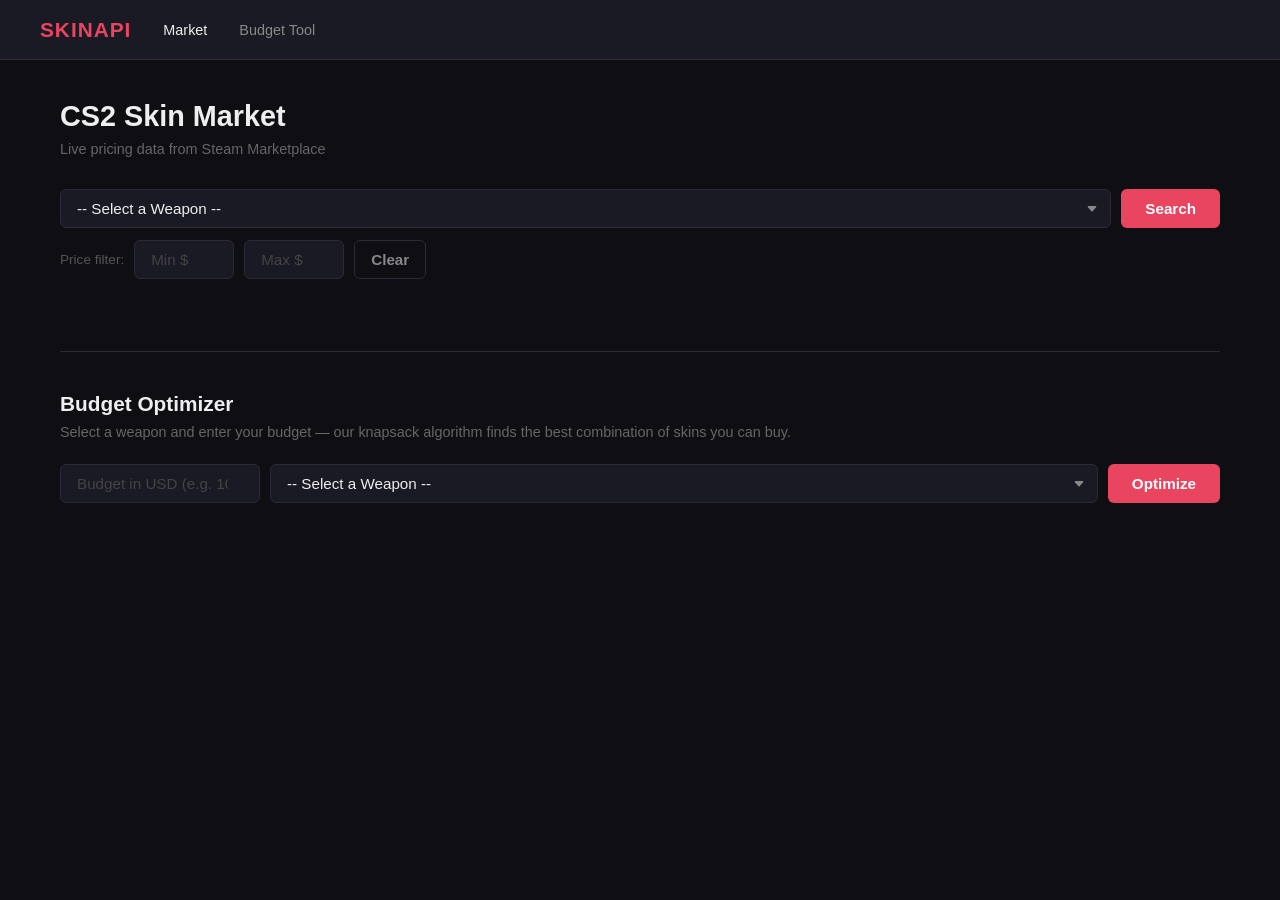
==== frontend.html @ 66e58959 "feat: weapon dropdown, price filters, Steam market links, skin images" ====
<!DOCTYPE html>
<html lang="en">
<head>
    <meta charset="UTF-8">
    <meta name="viewport" content="width=device-width, initial-scale=1.0">
    <title>CS Skin API</title>
    <style>
        * { margin: 0; padding: 0; box-sizing: border-box; }

        body {
            background: #0f0f13;
            color: #eee;
            font-family: 'Segoe UI', sans-serif;
            min-height: 100vh;
        }

        nav {
            background: #1a1a24;
            border-bottom: 1px solid #2a2a3a;
            padding: 0 40px;
            display: flex;
            align-items: center;
            gap: 32px;
            height: 60px;
        }

        .nav-logo {
            font-size: 1.3rem;
            font-weight: 800;
            color: #e94560;
            letter-spacing: 1px;
        }

        .nav-link {
            color: #888;
            text-decoration: none;
            font-size: 0.9rem;
            cursor: pointer;
            transition: color 0.2s;
        }

        .nav-link:hover, .nav-link.active { color: #eee; }

        .container {
            max-width: 1200px;
            margin: 0 auto;
            padding: 40px 20px;
        }

        .page-title {
            font-size: 1.8rem;
            font-weight: 700;
            margin-bottom: 8px;
        }

        .page-subtitle {
            color: #666;
            margin-bottom: 32px;
            font-size: 0.9rem;
        }

        .search-bar {
            display: flex;
            gap: 10px;
            margin-bottom: 12px;
        }

        .filter-bar {
            display: flex;
            gap: 10px;
            margin-bottom: 32px;
            align-items: center;
        }

        .filter-label {
            color: #555;
            font-size: 0.85rem;
            white-space: nowrap;
        }

        input, select {
            background: #1a1a24;
            border: 1px solid #2a2a3a;
            border-radius: 6px;
            padding: 10px 16px;
            color: #eee;
            font-size: 0.95rem;
            outline: none;
            transition: border-color 0.2s;
        }

        input:focus, select:focus { border-color: #e94560; }
        input::placeholder { color: #444; }

        select {
            cursor: pointer;
            flex: 1;
            appearance: none;
            background-image: url("data:image/svg+xml,%3Csvg xmlns='http://www.w3.org/2000/svg' width='12' height='12' fill='%23888' viewBox='0 0 16 16'%3E%3Cpath d='M7.247 11.14L2.451 5.658C1.885 5.013 2.345 4 3.204 4h9.592a1 1 0 0 1 .753 1.659l-4.796 5.48a1 1 0 0 1-1.506 0z'/%3E%3C/svg%3E");
            background-repeat: no-repeat;
            background-position: right 12px center;
            padding-right: 36px;
        }

        select option { background: #1a1a24; }

        button {
            background: #e94560;
            color: white;
            border: none;
            border-radius: 6px;
            padding: 10px 24px;
            font-size: 0.95rem;
            cursor: pointer;
            font-weight: 600;
            transition: background 0.2s;
            white-space: nowrap;
        }

        button:hover { background: #c73652; }

        .btn-clear {
            background: transparent;
            border: 1px solid #2a2a3a;
            color: #888;
            padding: 10px 16px;
        }

        .btn-clear:hover {
            border-color: #e94560;
            color: #eee;
            background: transparent;
        }

        .results-count {
            color: #555;
            font-size: 0.85rem;
            margin-bottom: 16px;
        }

        .skin-grid {
            display: grid;
            grid-template-columns: repeat(auto-fill, minmax(220px, 1fr));
            gap: 16px;
        }

        .skin-card {
            background: #1a1a24;
            border: 1px solid #2a2a3a;
            border-radius: 10px;
            overflow: hidden;
            transition: border-color 0.2s, transform 0.2s;
            cursor: pointer;
        }

        .skin-card:hover {
            border-color: #e94560;
            transform: translateY(-2px);
        }

        .skin-image {
            background: linear-gradient(135deg, #1e1e2e, #2a1a2a);
            height: 140px;
            display: flex;
            align-items: center;
            justify-content: center;
        }

        .skin-image img {
            height: 120px;
            object-fit: contain;
        }

        .skin-info { padding: 14px; }

        .skin-wear {
            font-size: 0.75rem;
            color: #666;
            text-transform: uppercase;
            letter-spacing: 0.5px;
            margin-bottom: 4px;
        }

        .skin-name {
            font-weight: 600;
            font-size: 0.95rem;
            margin-bottom: 12px;
            line-height: 1.3;
        }

        .skin-footer {
            display: flex;
            justify-content: space-between;
            align-items: center;
        }

        .skin-price {
            color: #4ecca3;
            font-weight: 700;
            font-size: 1.1rem;
        }

        .skin-listings {
            color: #555;
            font-size: 0.8rem;
        }

        .tag {
            display: inline-block;
            background: #2a1a2a;
            color: #e94560;
            font-size: 0.7rem;
            padding: 2px 8px;
            border-radius: 4px;
            margin-bottom: 6px;
            font-weight: 600;
        }

        .section-divider {
            border: none;
            border-top: 1px solid #2a2a3a;
            margin: 40px 0;
        }

        .budget-section h2 {
            font-size: 1.3rem;
            font-weight: 700;
            margin-bottom: 8px;
        }

        .budget-section p {
            color: #666;
            font-size: 0.9rem;
            margin-bottom: 24px;
        }

        .budget-inputs {
            display: flex;
            gap: 10px;
            margin-bottom: 24px;
        }

        .budget-summary {
            display: flex;
            gap: 16px;
            margin-bottom: 24px;
        }

        .summary-card {
            background: #1a1a24;
            border: 1px solid #2a2a3a;
            border-radius: 8px;
            padding: 16px 24px;
            flex: 1;
            text-align: center;
        }

        .summary-label {
            color: #555;
            font-size: 0.8rem;
            text-transform: uppercase;
            letter-spacing: 0.5px;
            margin-bottom: 6px;
        }

        .summary-value {
            font-size: 1.4rem;
            font-weight: 700;
            color: #4ecca3;
        }

        .loading { color: #555; padding: 20px 0; font-size: 0.9rem; }
        .error { color: #e94560; padding: 10px 0; font-size: 0.9rem; }

        .weapon-group-label {
            font-size: 0.75rem;
            color: #555;
            text-transform: uppercase;
            letter-spacing: 1px;
        }
    </style>
</head>
<body>

    <nav>
        <div class="nav-logo">SKINAPI</div>
        <a class="nav-link active">Market</a>
        <a class="nav-link">Budget Tool</a>
    </nav>

    <div class="container">

        <div>
            <div class="page-title">CS2 Skin Market</div>
            <div class="page-subtitle">Live pricing data from Steam Marketplace</div>

            <div class="search-bar">
                <select id="weaponSelect">
                    <option value="">-- Select a Weapon --</option>
                    <optgroup label="RIFLES">
                        <option value="AK-47">AK-47</option>
                        <option value="M4A4">M4A4</option>
                        <option value="M4A1-S">M4A1-S</option>
                        <option value="AUG">AUG</option>
                        <option value="SG 553">SG 553</option>
                        <option value="FAMAS">FAMAS</option>
                        <option value="Galil AR">Galil AR</option>
                        <option value="AWP">AWP</option>
                        <option value="SSG 08">SSG 08</option>
                        <option value="SCAR-20">SCAR-20</option>
                        <option value="G3SG1">G3SG1</option>
                    </optgroup>
                    <optgroup label="PISTOLS">
                        <option value="Desert Eagle">Desert Eagle</option>
                        <option value="Glock-18">Glock-18</option>
                        <option value="USP-S">USP-S</option>
                        <option value="P2000">P2000</option>
                        <option value="P250">P250</option>
                        <option value="Five-SeveN">Five-SeveN</option>
                        <option value="Tec-9">Tec-9</option>
                        <option value="CZ75-Auto">CZ75-Auto</option>
                        <option value="Dual Berettas">Dual Berettas</option>
                        <option value="R8 Revolver">R8 Revolver</option>
                    </optgroup>
                    <optgroup label="SMGS">
                        <option value="MP9">MP9</option>
                        <option value="MAC-10">MAC-10</option>
                        <option value="MP7">MP7</option>
                        <option value="MP5-SD">MP5-SD</option>
                        <option value="UMP-45">UMP-45</option>
                        <option value="P90">P90</option>
                        <option value="PP-Bizon">PP-Bizon</option>
                    </optgroup>
                    <optgroup label="HEAVY">
                        <option value="Nova">Nova</option>
                        <option value="XM1014">XM1014</option>
                        <option value="Sawed-Off">Sawed-Off</option>
                        <option value="MAG-7">MAG-7</option>
                        <option value="M249">M249</option>
                        <option value="Negev">Negev</option>
                    </optgroup>
                    <optgroup label="KNIVES">
                        <option value="Karambit">Karambit</option>
                        <option value="Bayonet">Bayonet</option>
                        <option value="Butterfly Knife">Butterfly Knife</option>
                        <option value="Flip Knife">Flip Knife</option>
                        <option value="Gut Knife">Gut Knife</option>
                        <option value="Huntsman Knife">Huntsman Knife</option>
                        <option value="Falchion Knife">Falchion Knife</option>
                        <option value="Shadow Daggers">Shadow Daggers</option>
                        <option value="Bowie Knife">Bowie Knife</option>
                        <option value="Ursus Knife">Ursus Knife</option>
                        <option value="Navaja Knife">Navaja Knife</option>
                        <option value="Stiletto Knife">Stiletto Knife</option>
                        <option value="Talon Knife">Talon Knife</option>
                        <option value="Classic Knife">Classic Knife</option>
                        <option value="Paracord Knife">Paracord Knife</option>
                        <option value="Survival Knife">Survival Knife</option>
                        <option value="Nomad Knife">Nomad Knife</option>
                        <option value="Skeleton Knife">Skeleton Knife</option>
                    </optgroup>
                    <optgroup label="GLOVES">
                        <option value="Sport Gloves">Sport Gloves</option>
                        <option value="Driver Gloves">Driver Gloves</option>
                        <option value="Hand Wraps">Hand Wraps</option>
                        <option value="Moto Gloves">Moto Gloves</option>
                        <option value="Specialist Gloves">Specialist Gloves</option>
                        <option value="Hydra Gloves">Hydra Gloves</option>
                        <option value="Bloodhound Gloves">Bloodhound Gloves</option>
                        <option value="Broken Fang Gloves">Broken Fang Gloves</option>
                    </optgroup>
                </select>
                <button onclick="searchSkins()">Search</button>
            </div>

            <div class="filter-bar">
                <span class="filter-label">Price filter:</span>
                <input type="number" id="minPrice" placeholder="Min $" style="width: 100px;" />
                <input type="number" id="maxPrice" placeholder="Max $" style="width: 100px;" />
                <button class="btn-clear" onclick="clearFilters()">Clear</button>
            </div>

            <div class="results-count" id="resultsCount"></div>
            <div class="skin-grid" id="searchResults"></div>
        </div>

        <hr class="section-divider">

        <div class="budget-section">
            <h2>Budget Optimizer</h2>
            <p>Select a weapon and enter your budget — our knapsack algorithm finds the best combination of skins you can buy.</p>

            <div class="budget-inputs">
                <input type="number" id="budgetInput" placeholder="Budget in USD (e.g. 100)" style="width: 200px;" />
                <select id="budgetWeapon" style="flex: 1;">
                    <option value="">-- Select a Weapon --</option>
                    <optgroup label="RIFLES">
                        <option value="AK-47">AK-47</option>
                        <option value="M4A4">M4A4</option>
                        <option value="M4A1-S">M4A1-S</option>
                        <option value="AUG">AUG</option>
                        <option value="SG 553">SG 553</option>
                        <option value="FAMAS">FAMAS</option>
                        <option value="Galil AR">Galil AR</option>
                        <option value="AWP">AWP</option>
                        <option value="SSG 08">SSG 08</option>
                        <option value="SCAR-20">SCAR-20</option>
                        <option value="G3SG1">G3SG1</option>
                    </optgroup>
                    <optgroup label="PISTOLS">
                        <option value="Desert Eagle">Desert Eagle</option>
                        <option value="Glock-18">Glock-18</option>
                        <option value="USP-S">USP-S</option>
                        <option value="P2000">P2000</option>
                        <option value="P250">P250</option>
                        <option value="Five-SeveN">Five-SeveN</option>
                        <option value="Tec-9">Tec-9</option>
                        <option value="CZ75-Auto">CZ75-Auto</option>
                        <option value="Dual Berettas">Dual Berettas</option>
                        <option value="R8 Revolver">R8 Revolver</option>
                    </optgroup>
                    <optgroup label="SMGS">
                        <option value="MP9">MP9</option>
                        <option value="MAC-10">MAC-10</option>
                        <option value="MP7">MP7</option>
                        <option value="MP5-SD">MP5-SD</option>
                        <option value="UMP-45">UMP-45</option>
                        <option value="P90">P90</option>
                        <option value="PP-Bizon">PP-Bizon</option>
                    </optgroup>
                    <optgroup label="HEAVY">
                        <option value="Nova">Nova</option>
                        <option value="XM1014">XM1014</option>
                        <option value="Sawed-Off">Sawed-Off</option>
                        <option value="MAG-7">MAG-7</option>
                        <option value="M249">M249</option>
                        <option value="Negev">Negev</option>
                    </optgroup>
                    <optgroup label="KNIVES">
                        <option value="Karambit">Karambit</option>
                        <option value="Bayonet">Bayonet</option>
                        <option value="Butterfly Knife">Butterfly Knife</option>
                        <option value="Flip Knife">Flip Knife</option>
                        <option value="Gut Knife">Gut Knife</option>
                        <option value="Huntsman Knife">Huntsman Knife</option>
                        <option value="Falchion Knife">Falchion Knife</option>
                        <option value="Shadow Daggers">Shadow Daggers</option>
                        <option value="Bowie Knife">Bowie Knife</option>
                        <option value="Ursus Knife">Ursus Knife</option>
                        <option value="Navaja Knife">Navaja Knife</option>
                        <option value="Stiletto Knife">Stiletto Knife</option>
                        <option value="Talon Knife">Talon Knife</option>
                        <option value="Classic Knife">Classic Knife</option>
                        <option value="Paracord Knife">Paracord Knife</option>
                        <option value="Survival Knife">Survival Knife</option>
                        <option value="Nomad Knife">Nomad Knife</option>
                        <option value="Skeleton Knife">Skeleton Knife</option>
                    </optgroup>
                    <optgroup label="GLOVES">
                        <option value="Sport Gloves">Sport Gloves</option>
                        <option value="Driver Gloves">Driver Gloves</option>
                        <option value="Hand Wraps">Hand Wraps</option>
                        <option value="Moto Gloves">Moto Gloves</option>
                        <option value="Specialist Gloves">Specialist Gloves</option>
                        <option value="Hydra Gloves">Hydra Gloves</option>
                        <option value="Bloodhound Gloves">Bloodhound Gloves</option>
                        <option value="Broken Fang Gloves">Broken Fang Gloves</option>
                    </optgroup>
                </select>
                <button onclick="optimizeBudget()">Optimize</button>
            </div>

            <div id="budgetSummary"></div>
            <div class="skin-grid" id="budgetResults"></div>
        </div>

    </div>

    <script>
        const API = 'http://localhost:8080';

        function getWear(name) {
            if (name.includes('Factory New')) return 'Factory New';
            if (name.includes('Minimal Wear')) return 'Minimal Wear';
            if (name.includes('Field-Tested')) return 'Field-Tested';
            if (name.includes('Well-Worn')) return 'Well-Worn';
            if (name.includes('Battle-Scarred')) return 'Battle-Scarred';
            return '';
        }

        function getBaseName(name) {
            return name.replace(/\s*\(Factory New\)|\s*\(Minimal Wear\)|\s*\(Field-Tested\)|\s*\(Well-Worn\)|\s*\(Battle-Scarred\)/g, '');
        }

        function skinCardHTML(name, priceText, listings, tag = '', iconUrl = '', marketUrl = '') {
            const wear = getWear(name);
            const baseName = getBaseName(name);
            return `
                <a href="${marketUrl}" target="_blank" style="text-decoration:none; color:inherit;">
                    <div class="skin-card">
                        <div class="skin-image">
                            ${iconUrl
                                ? `<img src="${iconUrl}" alt="${baseName}" />`
                                : '<span style="font-size:2rem;color:#333;">?</span>'}
                        </div>
                        <div class="skin-info">
                            ${tag ? `<div class="tag">${tag}</div>` : ''}
                            <div class="skin-wear">${wear}</div>
                            <div class="skin-name">${baseName}</div>
                            <div class="skin-footer">
                                <div class="skin-price">${priceText}</div>
                                <div class="skin-listings">${listings} listings</div>
                            </div>
                        </div>
                    </div>
                </a>
            `;
        }

        function clearFilters() {
            document.getElementById('minPrice').value = '';
            document.getElementById('maxPrice').value = '';
            searchSkins();
        }

        async function searchSkins() {
            const q = document.getElementById('weaponSelect').value;
            const minPrice = document.getElementById('minPrice').value || 0;
            const maxPrice = document.getElementById('maxPrice').value || 999999;
            const resultsDiv = document.getElementById('searchResults');
            const countDiv = document.getElementById('resultsCount');

            if (!q) {
                resultsDiv.innerHTML = '<p class="error">Please select a weapon.</p>';
                return;
            }

            resultsDiv.innerHTML = '<p class="loading">Searching... this may take a few seconds.</p>';
            countDiv.textContent = '';

            try {
                const res = await fetch(`${API}/search?q=${encodeURIComponent(q)}&min=${minPrice}&max=${maxPrice}`);
                const data = await res.json();

                if (!data.results || data.results.length === 0) {
                    resultsDiv.innerHTML = '<p class="error">No skins found in that price range.</p>';
                    return;
                }

                countDiv.textContent = `Showing ${data.results.length} results`;

                resultsDiv.innerHTML = data.results.map(skin => {
                    const tag = skin.name.includes('StatTrak') ? 'StatTrak' : '';
                    return skinCardHTML(skin.name, skin.sell_price_text, skin.sell_listings, tag, skin.icon_url, skin.market_url);
                }).join('');

            } catch (e) {
                resultsDiv.innerHTML = '<p class="error">Failed to fetch. Is the server running?</p>';
            }
        }

        async function optimizeBudget() {
            const budget = parseFloat(document.getElementById('budgetInput').value);
            const query = document.getElementById('budgetWeapon').value;
            const resultsDiv = document.getElementById('budgetResults');
            const summaryDiv = document.getElementById('budgetSummary');

            if (!budget || !query) {
                resultsDiv.innerHTML = '<p class="error">Please enter a budget and select a weapon.</p>';
                return;
            }

            resultsDiv.innerHTML = '<p class="loading">Running knapsack optimization...</p>';
            summaryDiv.innerHTML = '';

            try {
                const res = await fetch(`${API}/budget/optimize`, {
                    method: 'POST',
                    headers: { 'Content-Type': 'application/json' },
                    body: JSON.stringify({ budget, query })
                });
                const data = await res.json();

                if (data.error) {
                    resultsDiv.innerHTML = `<p class="error">${data.error}</p>`;
                    return;
                }

                if (!data.skins || data.skins.length === 0) {
                    resultsDiv.innerHTML = '<p class="error">No skins found within budget.</p>';
                    return;
                }

                summaryDiv.innerHTML = `
                    <div class="budget-summary">
                        <div class="summary-card">
                            <div class="summary-label">Budget</div>
                            <div class="summary-value">$${data.budget.toFixed(2)}</div>
                        </div>
                        <div class="summary-card">
                            <div class="summary-label">Total Spent</div>
                            <div class="summary-value">$${data.total_spent.toFixed(2)}</div>
                        </div>
                        <div class="summary-card">
                            <div class="summary-label">Remaining</div>
                            <div class="summary-value">$${data.remaining.toFixed(2)}</div>
                        </div>
                        <div class="summary-card">
                            <div class="summary-label">Skins</div>
                            <div class="summary-value">${data.skins.length}</div>
                        </div>
                    </div>
                `;

                resultsDiv.innerHTML = data.skins.map(skin => {
                    const tag = skin.name.includes('StatTrak') ? 'StatTrak' : '';
                    return skinCardHTML(skin.name, skin.price, skin.listings, tag, skin.icon_url, skin.market_url);
                }).join('');

            } catch (e) {
                resultsDiv.innerHTML = '<p class="error">Failed to fetch. Is the server running?</p>';
            }
        }
    </script>
</body>
</html>
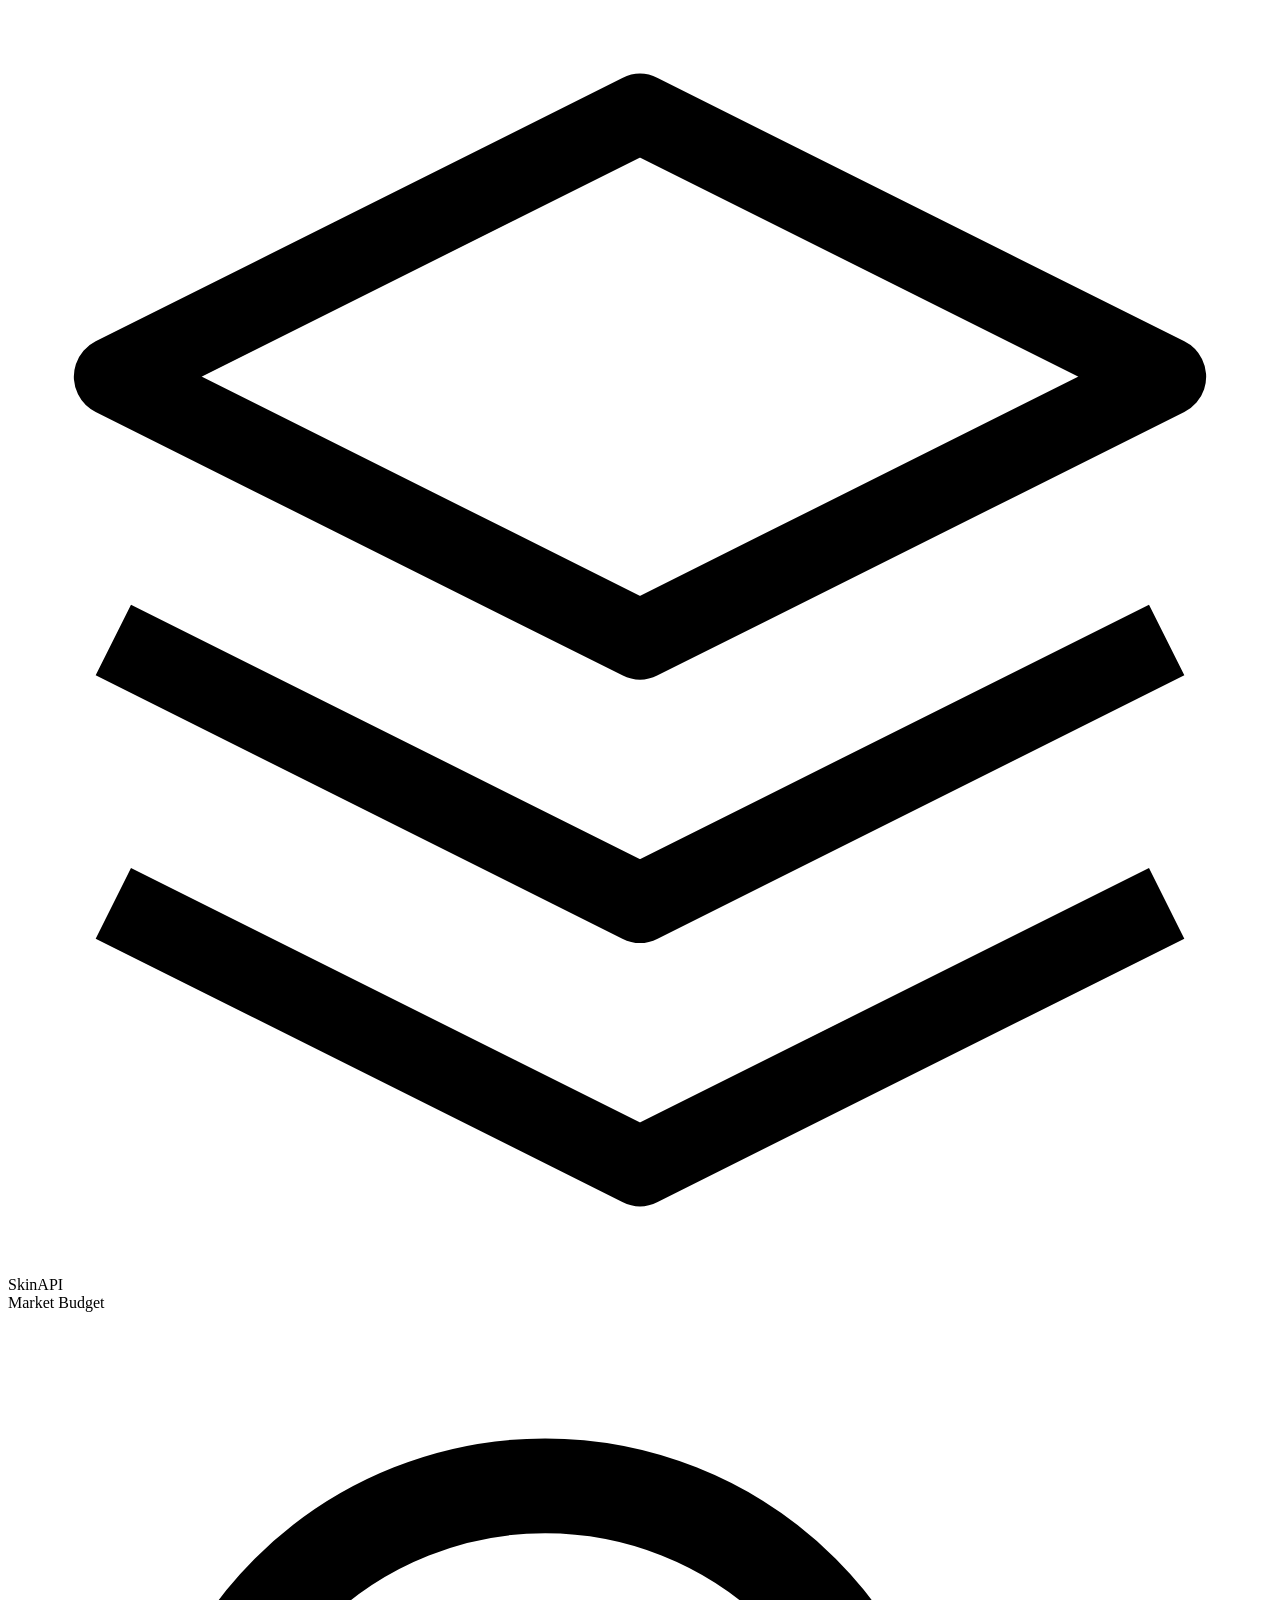
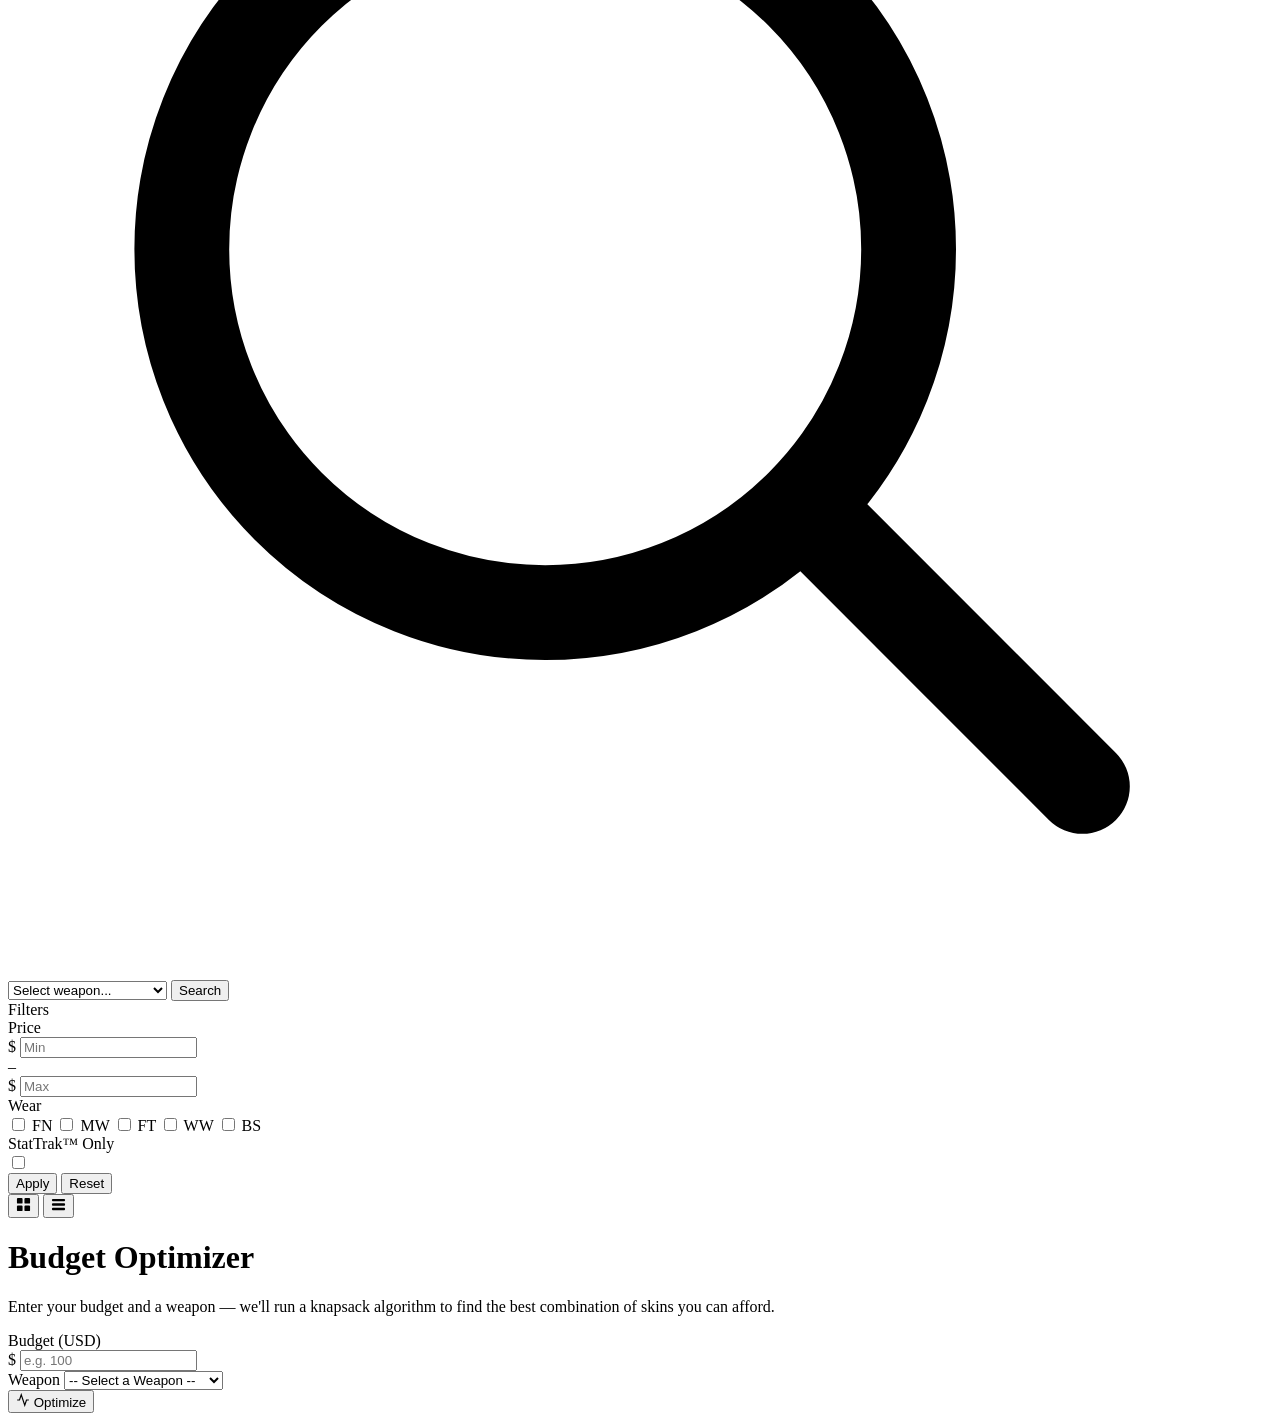
==== commit 0a45f387: "Seperated file structure with html, css, js and changed UI to match cs float" ====
--- a/frontend.html
+++ b/frontend.html
@@ -3,624 +3,223 @@
 <head>
     <meta charset="UTF-8">
     <meta name="viewport" content="width=device-width, initial-scale=1.0">
-    <title>CS Skin API</title>
-    <style>
-        * { margin: 0; padding: 0; box-sizing: border-box; }
-
-        body {
-            background: #0f0f13;
-            color: #eee;
-            font-family: 'Segoe UI', sans-serif;
-            min-height: 100vh;
-        }
-
-        nav {
-            background: #1a1a24;
-            border-bottom: 1px solid #2a2a3a;
-            padding: 0 40px;
-            display: flex;
-            align-items: center;
-            gap: 32px;
-            height: 60px;
-        }
-
-        .nav-logo {
-            font-size: 1.3rem;
-            font-weight: 800;
-            color: #e94560;
-            letter-spacing: 1px;
-        }
-
-        .nav-link {
-            color: #888;
-            text-decoration: none;
-            font-size: 0.9rem;
-            cursor: pointer;
-            transition: color 0.2s;
-        }
-
-        .nav-link:hover, .nav-link.active { color: #eee; }
-
-        .container {
-            max-width: 1200px;
-            margin: 0 auto;
-            padding: 40px 20px;
-        }
-
-        .page-title {
-            font-size: 1.8rem;
-            font-weight: 700;
-            margin-bottom: 8px;
-        }
-
-        .page-subtitle {
-            color: #666;
-            margin-bottom: 32px;
-            font-size: 0.9rem;
-        }
-
-        .search-bar {
-            display: flex;
-            gap: 10px;
-            margin-bottom: 12px;
-        }
-
-        .filter-bar {
-            display: flex;
-            gap: 10px;
-            margin-bottom: 32px;
-            align-items: center;
-        }
-
-        .filter-label {
-            color: #555;
-            font-size: 0.85rem;
-            white-space: nowrap;
-        }
-
-        input, select {
-            background: #1a1a24;
-            border: 1px solid #2a2a3a;
-            border-radius: 6px;
-            padding: 10px 16px;
-            color: #eee;
-            font-size: 0.95rem;
-            outline: none;
-            transition: border-color 0.2s;
-        }
-
-        input:focus, select:focus { border-color: #e94560; }
-        input::placeholder { color: #444; }
-
-        select {
-            cursor: pointer;
-            flex: 1;
-            appearance: none;
-            background-image: url("data:image/svg+xml,%3Csvg xmlns='http://www.w3.org/2000/svg' width='12' height='12' fill='%23888' viewBox='0 0 16 16'%3E%3Cpath d='M7.247 11.14L2.451 5.658C1.885 5.013 2.345 4 3.204 4h9.592a1 1 0 0 1 .753 1.659l-4.796 5.48a1 1 0 0 1-1.506 0z'/%3E%3C/svg%3E");
-            background-repeat: no-repeat;
-            background-position: right 12px center;
-            padding-right: 36px;
-        }
-
-        select option { background: #1a1a24; }
-
-        button {
-            background: #e94560;
-            color: white;
-            border: none;
-            border-radius: 6px;
-            padding: 10px 24px;
-            font-size: 0.95rem;
-            cursor: pointer;
-            font-weight: 600;
-            transition: background 0.2s;
-            white-space: nowrap;
-        }
-
-        button:hover { background: #c73652; }
-
-        .btn-clear {
-            background: transparent;
-            border: 1px solid #2a2a3a;
-            color: #888;
-            padding: 10px 16px;
-        }
-
-        .btn-clear:hover {
-            border-color: #e94560;
-            color: #eee;
-            background: transparent;
-        }
-
-        .results-count {
-            color: #555;
-            font-size: 0.85rem;
-            margin-bottom: 16px;
-        }
-
-        .skin-grid {
-            display: grid;
-            grid-template-columns: repeat(auto-fill, minmax(220px, 1fr));
-            gap: 16px;
-        }
-
-        .skin-card {
-            background: #1a1a24;
-            border: 1px solid #2a2a3a;
-            border-radius: 10px;
-            overflow: hidden;
-            transition: border-color 0.2s, transform 0.2s;
-            cursor: pointer;
-        }
-
-        .skin-card:hover {
-            border-color: #e94560;
-            transform: translateY(-2px);
-        }
-
-        .skin-image {
-            background: linear-gradient(135deg, #1e1e2e, #2a1a2a);
-            height: 140px;
-            display: flex;
-            align-items: center;
-            justify-content: center;
-        }
-
-        .skin-image img {
-            height: 120px;
-            object-fit: contain;
-        }
-
-        .skin-info { padding: 14px; }
-
-        .skin-wear {
-            font-size: 0.75rem;
-            color: #666;
-            text-transform: uppercase;
-            letter-spacing: 0.5px;
-            margin-bottom: 4px;
-        }
-
-        .skin-name {
-            font-weight: 600;
-            font-size: 0.95rem;
-            margin-bottom: 12px;
-            line-height: 1.3;
-        }
-
-        .skin-footer {
-            display: flex;
-            justify-content: space-between;
-            align-items: center;
-        }
-
-        .skin-price {
-            color: #4ecca3;
-            font-weight: 700;
-            font-size: 1.1rem;
-        }
-
-        .skin-listings {
-            color: #555;
-            font-size: 0.8rem;
-        }
-
-        .tag {
-            display: inline-block;
-            background: #2a1a2a;
-            color: #e94560;
-            font-size: 0.7rem;
-            padding: 2px 8px;
-            border-radius: 4px;
-            margin-bottom: 6px;
-            font-weight: 600;
-        }
-
-        .section-divider {
-            border: none;
-            border-top: 1px solid #2a2a3a;
-            margin: 40px 0;
-        }
-
-        .budget-section h2 {
-            font-size: 1.3rem;
-            font-weight: 700;
-            margin-bottom: 8px;
-        }
-
-        .budget-section p {
-            color: #666;
-            font-size: 0.9rem;
-            margin-bottom: 24px;
-        }
-
-        .budget-inputs {
-            display: flex;
-            gap: 10px;
-            margin-bottom: 24px;
-        }
-
-        .budget-summary {
-            display: flex;
-            gap: 16px;
-            margin-bottom: 24px;
-        }
-
-        .summary-card {
-            background: #1a1a24;
-            border: 1px solid #2a2a3a;
-            border-radius: 8px;
-            padding: 16px 24px;
-            flex: 1;
-            text-align: center;
-        }
-
-        .summary-label {
-            color: #555;
-            font-size: 0.8rem;
-            text-transform: uppercase;
-            letter-spacing: 0.5px;
-            margin-bottom: 6px;
-        }
-
-        .summary-value {
-            font-size: 1.4rem;
-            font-weight: 700;
-            color: #4ecca3;
-        }
-
-        .loading { color: #555; padding: 20px 0; font-size: 0.9rem; }
-        .error { color: #e94560; padding: 10px 0; font-size: 0.9rem; }
-
-        .weapon-group-label {
-            font-size: 0.75rem;
-            color: #555;
-            text-transform: uppercase;
-            letter-spacing: 1px;
-        }
-    </style>
+    <title>SkinAPI — CS2 Market</title>
+    <link rel="preconnect" href="https://fonts.googleapis.com">
+    <link href="https://fonts.googleapis.com/css2?family=DM+Sans:ital,opsz,wght@0,9..40,300;0,9..40,400;0,9..40,500;0,9..40,600;0,9..40,700;1,9..40,400&family=DM+Mono:wght@400;500&display=swap" rel="stylesheet">
+    <link rel="stylesheet" href="style.css">
 </head>
 <body>
 
-    <nav>
-        <div class="nav-logo">SKINAPI</div>
-        <a class="nav-link active">Market</a>
-        <a class="nav-link">Budget Tool</a>
-    </nav>
-
-    <div class="container">
-
-        <div>
-            <div class="page-title">CS2 Skin Market</div>
-            <div class="page-subtitle">Live pricing data from Steam Marketplace</div>
-
-            <div class="search-bar">
-                <select id="weaponSelect">
-                    <option value="">-- Select a Weapon --</option>
-                    <optgroup label="RIFLES">
-                        <option value="AK-47">AK-47</option>
-                        <option value="M4A4">M4A4</option>
-                        <option value="M4A1-S">M4A1-S</option>
-                        <option value="AUG">AUG</option>
-                        <option value="SG 553">SG 553</option>
-                        <option value="FAMAS">FAMAS</option>
-                        <option value="Galil AR">Galil AR</option>
-                        <option value="AWP">AWP</option>
-                        <option value="SSG 08">SSG 08</option>
-                        <option value="SCAR-20">SCAR-20</option>
-                        <option value="G3SG1">G3SG1</option>
-                    </optgroup>
-                    <optgroup label="PISTOLS">
-                        <option value="Desert Eagle">Desert Eagle</option>
-                        <option value="Glock-18">Glock-18</option>
-                        <option value="USP-S">USP-S</option>
-                        <option value="P2000">P2000</option>
-                        <option value="P250">P250</option>
-                        <option value="Five-SeveN">Five-SeveN</option>
-                        <option value="Tec-9">Tec-9</option>
-                        <option value="CZ75-Auto">CZ75-Auto</option>
-                        <option value="Dual Berettas">Dual Berettas</option>
-                        <option value="R8 Revolver">R8 Revolver</option>
-                    </optgroup>
-                    <optgroup label="SMGS">
-                        <option value="MP9">MP9</option>
-                        <option value="MAC-10">MAC-10</option>
-                        <option value="MP7">MP7</option>
-                        <option value="MP5-SD">MP5-SD</option>
-                        <option value="UMP-45">UMP-45</option>
-                        <option value="P90">P90</option>
-                        <option value="PP-Bizon">PP-Bizon</option>
-                    </optgroup>
-                    <optgroup label="HEAVY">
-                        <option value="Nova">Nova</option>
-                        <option value="XM1014">XM1014</option>
-                        <option value="Sawed-Off">Sawed-Off</option>
-                        <option value="MAG-7">MAG-7</option>
-                        <option value="M249">M249</option>
-                        <option value="Negev">Negev</option>
-                    </optgroup>
-                    <optgroup label="KNIVES">
-                        <option value="Karambit">Karambit</option>
-                        <option value="Bayonet">Bayonet</option>
-                        <option value="Butterfly Knife">Butterfly Knife</option>
-                        <option value="Flip Knife">Flip Knife</option>
-                        <option value="Gut Knife">Gut Knife</option>
-                        <option value="Huntsman Knife">Huntsman Knife</option>
-                        <option value="Falchion Knife">Falchion Knife</option>
-                        <option value="Shadow Daggers">Shadow Daggers</option>
-                        <option value="Bowie Knife">Bowie Knife</option>
-                        <option value="Ursus Knife">Ursus Knife</option>
-                        <option value="Navaja Knife">Navaja Knife</option>
-                        <option value="Stiletto Knife">Stiletto Knife</option>
-                        <option value="Talon Knife">Talon Knife</option>
-                        <option value="Classic Knife">Classic Knife</option>
-                        <option value="Paracord Knife">Paracord Knife</option>
-                        <option value="Survival Knife">Survival Knife</option>
-                        <option value="Nomad Knife">Nomad Knife</option>
-                        <option value="Skeleton Knife">Skeleton Knife</option>
-                    </optgroup>
-                    <optgroup label="GLOVES">
-                        <option value="Sport Gloves">Sport Gloves</option>
-                        <option value="Driver Gloves">Driver Gloves</option>
-                        <option value="Hand Wraps">Hand Wraps</option>
-                        <option value="Moto Gloves">Moto Gloves</option>
-                        <option value="Specialist Gloves">Specialist Gloves</option>
-                        <option value="Hydra Gloves">Hydra Gloves</option>
-                        <option value="Bloodhound Gloves">Bloodhound Gloves</option>
-                        <option value="Broken Fang Gloves">Broken Fang Gloves</option>
-                    </optgroup>
-                </select>
-                <button onclick="searchSkins()">Search</button>
-            </div>
-
-            <div class="filter-bar">
-                <span class="filter-label">Price filter:</span>
-                <input type="number" id="minPrice" placeholder="Min $" style="width: 100px;" />
-                <input type="number" id="maxPrice" placeholder="Max $" style="width: 100px;" />
-                <button class="btn-clear" onclick="clearFilters()">Clear</button>
-            </div>
-
-            <div class="results-count" id="resultsCount"></div>
-            <div class="skin-grid" id="searchResults"></div>
+    <!-- Top Navigation -->
+    <header class="topbar">
+        <div class="topbar-inner">
+            <div class="topbar-left">
+                <div class="logo">
+                    <svg class="logo-icon" viewBox="0 0 24 24" fill="none" xmlns="http://www.w3.org/2000/svg">
+                        <path d="M12 2L2 7L12 12L22 7L12 2Z" stroke="currentColor" stroke-width="1.5" stroke-linejoin="round"/>
+                        <path d="M2 17L12 22L22 17" stroke="currentColor" stroke-width="1.5" stroke-linejoin="round"/>
+                        <path d="M2 12L12 17L22 12" stroke="currentColor" stroke-width="1.5" stroke-linejoin="round"/>
+                    </svg>
+                    <span class="logo-text">SkinAPI</span>
+                </div>
+                <nav class="topnav">
+                    <a class="topnav-link active" onclick="showPage('market')">Market</a>
+                    <a class="topnav-link" onclick="showPage('budget')">Budget</a>
+                </nav>
+            </div>
+            <div class="topbar-right">
+                <div class="search-inline">
+                    <svg class="search-icon" viewBox="0 0 20 20" fill="none"><circle cx="8.5" cy="8.5" r="5.75" stroke="currentColor" stroke-width="1.5"/><path d="M13 13L17 17" stroke="currentColor" stroke-width="1.5" stroke-linecap="round"/></svg>
+                    <select id="weaponSelect" class="weapon-select">
+                        <option value="">Select weapon...</option>
+                        <optgroup label="RIFLES">
+                            <option value="AK-47">AK-47</option><option value="M4A4">M4A4</option><option value="M4A1-S">M4A1-S</option>
+                            <option value="AUG">AUG</option><option value="SG 553">SG 553</option><option value="FAMAS">FAMAS</option>
+                            <option value="Galil AR">Galil AR</option><option value="AWP">AWP</option><option value="SSG 08">SSG 08</option>
+                            <option value="SCAR-20">SCAR-20</option><option value="G3SG1">G3SG1</option>
+                        </optgroup>
+                        <optgroup label="PISTOLS">
+                            <option value="Desert Eagle">Desert Eagle</option><option value="Glock-18">Glock-18</option>
+                            <option value="USP-S">USP-S</option><option value="P2000">P2000</option><option value="P250">P250</option>
+                            <option value="Five-SeveN">Five-SeveN</option><option value="Tec-9">Tec-9</option>
+                            <option value="CZ75-Auto">CZ75-Auto</option><option value="Dual Berettas">Dual Berettas</option>
+                            <option value="R8 Revolver">R8 Revolver</option>
+                        </optgroup>
+                        <optgroup label="SMGS">
+                            <option value="MP9">MP9</option><option value="MAC-10">MAC-10</option><option value="MP7">MP7</option>
+                            <option value="MP5-SD">MP5-SD</option><option value="UMP-45">UMP-45</option><option value="P90">P90</option>
+                            <option value="PP-Bizon">PP-Bizon</option>
+                        </optgroup>
+                        <optgroup label="HEAVY">
+                            <option value="Nova">Nova</option><option value="XM1014">XM1014</option><option value="Sawed-Off">Sawed-Off</option>
+                            <option value="MAG-7">MAG-7</option><option value="M249">M249</option><option value="Negev">Negev</option>
+                        </optgroup>
+                        <optgroup label="KNIVES">
+                            <option value="Karambit">Karambit</option><option value="Bayonet">Bayonet</option>
+                            <option value="Butterfly Knife">Butterfly Knife</option><option value="Flip Knife">Flip Knife</option>
+                            <option value="Gut Knife">Gut Knife</option><option value="Huntsman Knife">Huntsman Knife</option>
+                            <option value="Falchion Knife">Falchion Knife</option><option value="Shadow Daggers">Shadow Daggers</option>
+                            <option value="Bowie Knife">Bowie Knife</option><option value="Ursus Knife">Ursus Knife</option>
+                            <option value="Navaja Knife">Navaja Knife</option><option value="Stiletto Knife">Stiletto Knife</option>
+                            <option value="Talon Knife">Talon Knife</option><option value="Classic Knife">Classic Knife</option>
+                            <option value="Paracord Knife">Paracord Knife</option><option value="Survival Knife">Survival Knife</option>
+                            <option value="Nomad Knife">Nomad Knife</option><option value="Skeleton Knife">Skeleton Knife</option>
+                        </optgroup>
+                        <optgroup label="GLOVES">
+                            <option value="Sport Gloves">Sport Gloves</option><option value="Driver Gloves">Driver Gloves</option>
+                            <option value="Hand Wraps">Hand Wraps</option><option value="Moto Gloves">Moto Gloves</option>
+                            <option value="Specialist Gloves">Specialist Gloves</option><option value="Hydra Gloves">Hydra Gloves</option>
+                            <option value="Bloodhound Gloves">Bloodhound Gloves</option><option value="Broken Fang Gloves">Broken Fang Gloves</option>
+                        </optgroup>
+                    </select>
+                    <button class="btn-search" onclick="searchSkins()">Search</button>
+                </div>
+            </div>
         </div>
-
-        <hr class="section-divider">
-
-        <div class="budget-section">
-            <h2>Budget Optimizer</h2>
-            <p>Select a weapon and enter your budget — our knapsack algorithm finds the best combination of skins you can buy.</p>
-
-            <div class="budget-inputs">
-                <input type="number" id="budgetInput" placeholder="Budget in USD (e.g. 100)" style="width: 200px;" />
-                <select id="budgetWeapon" style="flex: 1;">
-                    <option value="">-- Select a Weapon --</option>
-                    <optgroup label="RIFLES">
-                        <option value="AK-47">AK-47</option>
-                        <option value="M4A4">M4A4</option>
-                        <option value="M4A1-S">M4A1-S</option>
-                        <option value="AUG">AUG</option>
-                        <option value="SG 553">SG 553</option>
-                        <option value="FAMAS">FAMAS</option>
-                        <option value="Galil AR">Galil AR</option>
-                        <option value="AWP">AWP</option>
-                        <option value="SSG 08">SSG 08</option>
-                        <option value="SCAR-20">SCAR-20</option>
-                        <option value="G3SG1">G3SG1</option>
-                    </optgroup>
-                    <optgroup label="PISTOLS">
-                        <option value="Desert Eagle">Desert Eagle</option>
-                        <option value="Glock-18">Glock-18</option>
-                        <option value="USP-S">USP-S</option>
-                        <option value="P2000">P2000</option>
-                        <option value="P250">P250</option>
-                        <option value="Five-SeveN">Five-SeveN</option>
-                        <option value="Tec-9">Tec-9</option>
-                        <option value="CZ75-Auto">CZ75-Auto</option>
-                        <option value="Dual Berettas">Dual Berettas</option>
-                        <option value="R8 Revolver">R8 Revolver</option>
-                    </optgroup>
-                    <optgroup label="SMGS">
-                        <option value="MP9">MP9</option>
-                        <option value="MAC-10">MAC-10</option>
-                        <option value="MP7">MP7</option>
-                        <option value="MP5-SD">MP5-SD</option>
-                        <option value="UMP-45">UMP-45</option>
-                        <option value="P90">P90</option>
-                        <option value="PP-Bizon">PP-Bizon</option>
-                    </optgroup>
-                    <optgroup label="HEAVY">
-                        <option value="Nova">Nova</option>
-                        <option value="XM1014">XM1014</option>
-                        <option value="Sawed-Off">Sawed-Off</option>
-                        <option value="MAG-7">MAG-7</option>
-                        <option value="M249">M249</option>
-                        <option value="Negev">Negev</option>
-                    </optgroup>
-                    <optgroup label="KNIVES">
-                        <option value="Karambit">Karambit</option>
-                        <option value="Bayonet">Bayonet</option>
-                        <option value="Butterfly Knife">Butterfly Knife</option>
-                        <option value="Flip Knife">Flip Knife</option>
-                        <option value="Gut Knife">Gut Knife</option>
-                        <option value="Huntsman Knife">Huntsman Knife</option>
-                        <option value="Falchion Knife">Falchion Knife</option>
-                        <option value="Shadow Daggers">Shadow Daggers</option>
-                        <option value="Bowie Knife">Bowie Knife</option>
-                        <option value="Ursus Knife">Ursus Knife</option>
-                        <option value="Navaja Knife">Navaja Knife</option>
-                        <option value="Stiletto Knife">Stiletto Knife</option>
-                        <option value="Talon Knife">Talon Knife</option>
-                        <option value="Classic Knife">Classic Knife</option>
-                        <option value="Paracord Knife">Paracord Knife</option>
-                        <option value="Survival Knife">Survival Knife</option>
-                        <option value="Nomad Knife">Nomad Knife</option>
-                        <option value="Skeleton Knife">Skeleton Knife</option>
-                    </optgroup>
-                    <optgroup label="GLOVES">
-                        <option value="Sport Gloves">Sport Gloves</option>
-                        <option value="Driver Gloves">Driver Gloves</option>
-                        <option value="Hand Wraps">Hand Wraps</option>
-                        <option value="Moto Gloves">Moto Gloves</option>
-                        <option value="Specialist Gloves">Specialist Gloves</option>
-                        <option value="Hydra Gloves">Hydra Gloves</option>
-                        <option value="Bloodhound Gloves">Bloodhound Gloves</option>
-                        <option value="Broken Fang Gloves">Broken Fang Gloves</option>
-                    </optgroup>
-                </select>
-                <button onclick="optimizeBudget()">Optimize</button>
+    </header>
+
+    <!-- Market Page -->
+    <div id="page-market" class="page active">
+        <div class="layout">
+
+            <aside class="sidebar">
+                <div class="sidebar-section">
+                    <div class="sidebar-title">Filters</div>
+                </div>
+
+                <div class="sidebar-section">
+                    <div class="sidebar-label">Price</div>
+                    <div class="price-row">
+                        <div class="price-field">
+                            <span class="price-prefix">$</span>
+                            <input type="number" id="minPrice" placeholder="Min" />
+                        </div>
+                        <span class="price-sep">–</span>
+                        <div class="price-field">
+                            <span class="price-prefix">$</span>
+                            <input type="number" id="maxPrice" placeholder="Max" />
+                        </div>
+                    </div>
+                </div>
+
+                <div class="sidebar-section">
+                    <div class="sidebar-label">Wear</div>
+                    <div class="wear-group">
+                        <label class="wear-chip fn"><input type="checkbox" value="Factory New"> <span>FN</span></label>
+                        <label class="wear-chip mw"><input type="checkbox" value="Minimal Wear"> <span>MW</span></label>
+                        <label class="wear-chip ft"><input type="checkbox" value="Field-Tested"> <span>FT</span></label>
+                        <label class="wear-chip ww"><input type="checkbox" value="Well-Worn"> <span>WW</span></label>
+                        <label class="wear-chip bs"><input type="checkbox" value="Battle-Scarred"> <span>BS</span></label>
+                    </div>
+                </div>
+
+                <div class="sidebar-section">
+                    <label class="toggle-row">
+                        <span class="sidebar-label" style="margin-bottom:0;">StatTrak™ Only</span>
+                        <div class="toggle-wrap">
+                            <input type="checkbox" id="stattrakOnly" class="toggle-input">
+                            <div class="toggle-track"></div>
+                        </div>
+                    </label>
+                </div>
+
+                <div class="sidebar-actions">
+                    <button class="btn-apply" onclick="searchSkins()">Apply</button>
+                    <button class="btn-reset" onclick="clearFilters()">Reset</button>
+                </div>
+            </aside>
+
+            <main class="results-panel">
+                <div class="results-header">
+                    <span id="resultsCount" class="results-count"></span>
+                    <div class="view-toggle">
+                        <button class="view-btn active" id="viewGrid" onclick="setView('grid')" title="Grid view">
+                            <svg width="15" height="15" fill="currentColor" viewBox="0 0 16 16"><rect x="1" y="1" width="6" height="6" rx="1"/><rect x="9" y="1" width="6" height="6" rx="1"/><rect x="1" y="9" width="6" height="6" rx="1"/><rect x="9" y="9" width="6" height="6" rx="1"/></svg>
+                        </button>
+                        <button class="view-btn" id="viewList" onclick="setView('list')" title="List view">
+                            <svg width="15" height="15" fill="currentColor" viewBox="0 0 16 16"><rect x="1" y="2" width="14" height="2.5" rx="1"/><rect x="1" y="6.75" width="14" height="2.5" rx="1"/><rect x="1" y="11.5" width="14" height="2.5" rx="1"/></svg>
+                        </button>
+                    </div>
+                </div>
+                <div id="searchResults" class="skin-grid"></div>
+            </main>
+        </div>
+    </div>
+
+    <!-- Budget Page -->
+    <div id="page-budget" class="page">
+        <div class="budget-wrap">
+            <div class="budget-header">
+                <h1>Budget Optimizer</h1>
+                <p>Enter your budget and a weapon — we'll run a knapsack algorithm to find the best combination of skins you can afford.</p>
+            </div>
+
+            <div class="budget-form">
+                <div class="budget-field">
+                    <label>Budget (USD)</label>
+                    <div class="price-field">
+                        <span class="price-prefix">$</span>
+                        <input type="number" id="budgetInput" placeholder="e.g. 100" />
+                    </div>
+                </div>
+                <div class="budget-field budget-weapon">
+                    <label>Weapon</label>
+                    <select id="budgetWeapon">
+                        <option value="">-- Select a Weapon --</option>
+                        <optgroup label="RIFLES">
+                            <option value="AK-47">AK-47</option><option value="M4A4">M4A4</option><option value="M4A1-S">M4A1-S</option>
+                            <option value="AUG">AUG</option><option value="SG 553">SG 553</option><option value="FAMAS">FAMAS</option>
+                            <option value="Galil AR">Galil AR</option><option value="AWP">AWP</option><option value="SSG 08">SSG 08</option>
+                            <option value="SCAR-20">SCAR-20</option><option value="G3SG1">G3SG1</option>
+                        </optgroup>
+                        <optgroup label="PISTOLS">
+                            <option value="Desert Eagle">Desert Eagle</option><option value="Glock-18">Glock-18</option>
+                            <option value="USP-S">USP-S</option><option value="P2000">P2000</option><option value="P250">P250</option>
+                            <option value="Five-SeveN">Five-SeveN</option><option value="Tec-9">Tec-9</option>
+                            <option value="CZ75-Auto">CZ75-Auto</option><option value="Dual Berettas">Dual Berettas</option>
+                            <option value="R8 Revolver">R8 Revolver</option>
+                        </optgroup>
+                        <optgroup label="SMGS">
+                            <option value="MP9">MP9</option><option value="MAC-10">MAC-10</option><option value="MP7">MP7</option>
+                            <option value="MP5-SD">MP5-SD</option><option value="UMP-45">UMP-45</option><option value="P90">P90</option>
+                            <option value="PP-Bizon">PP-Bizon</option>
+                        </optgroup>
+                        <optgroup label="HEAVY">
+                            <option value="Nova">Nova</option><option value="XM1014">XM1014</option><option value="Sawed-Off">Sawed-Off</option>
+                            <option value="MAG-7">MAG-7</option><option value="M249">M249</option><option value="Negev">Negev</option>
+                        </optgroup>
+                        <optgroup label="KNIVES">
+                            <option value="Karambit">Karambit</option><option value="Bayonet">Bayonet</option>
+                            <option value="Butterfly Knife">Butterfly Knife</option><option value="Flip Knife">Flip Knife</option>
+                            <option value="Gut Knife">Gut Knife</option><option value="Huntsman Knife">Huntsman Knife</option>
+                            <option value="Falchion Knife">Falchion Knife</option><option value="Shadow Daggers">Shadow Daggers</option>
+                            <option value="Bowie Knife">Bowie Knife</option><option value="Ursus Knife">Ursus Knife</option>
+                            <option value="Navaja Knife">Navaja Knife</option><option value="Stiletto Knife">Stiletto Knife</option>
+                            <option value="Talon Knife">Talon Knife</option><option value="Classic Knife">Classic Knife</option>
+                            <option value="Paracord Knife">Paracord Knife</option><option value="Survival Knife">Survival Knife</option>
+                            <option value="Nomad Knife">Nomad Knife</option><option value="Skeleton Knife">Skeleton Knife</option>
+                        </optgroup>
+                        <optgroup label="GLOVES">
+                            <option value="Sport Gloves">Sport Gloves</option><option value="Driver Gloves">Driver Gloves</option>
+                            <option value="Hand Wraps">Hand Wraps</option><option value="Moto Gloves">Moto Gloves</option>
+                            <option value="Specialist Gloves">Specialist Gloves</option><option value="Hydra Gloves">Hydra Gloves</option>
+                            <option value="Bloodhound Gloves">Bloodhound Gloves</option><option value="Broken Fang Gloves">Broken Fang Gloves</option>
+                        </optgroup>
+                    </select>
+                </div>
+                <div class="budget-field" style="align-self:flex-end;">
+                    <button class="btn-optimize" onclick="optimizeBudget()">
+                        <svg width="14" height="14" viewBox="0 0 24 24" fill="none" stroke="currentColor" stroke-width="2"><polyline points="22 12 18 12 15 21 9 3 6 12 2 12"/></svg>
+                        Optimize
+                    </button>
+                </div>
             </div>
 
             <div id="budgetSummary"></div>
-            <div class="skin-grid" id="budgetResults"></div>
+            <div id="budgetResults" class="skin-grid"></div>
         </div>
-
     </div>
 
-    <script>
-        const API = 'http://localhost:8080';
-
-        function getWear(name) {
-            if (name.includes('Factory New')) return 'Factory New';
-            if (name.includes('Minimal Wear')) return 'Minimal Wear';
-            if (name.includes('Field-Tested')) return 'Field-Tested';
-            if (name.includes('Well-Worn')) return 'Well-Worn';
-            if (name.includes('Battle-Scarred')) return 'Battle-Scarred';
-            return '';
-        }
-
-        function getBaseName(name) {
-            return name.replace(/\s*\(Factory New\)|\s*\(Minimal Wear\)|\s*\(Field-Tested\)|\s*\(Well-Worn\)|\s*\(Battle-Scarred\)/g, '');
-        }
-
-        function skinCardHTML(name, priceText, listings, tag = '', iconUrl = '', marketUrl = '') {
-            const wear = getWear(name);
-            const baseName = getBaseName(name);
-            return `
-                <a href="${marketUrl}" target="_blank" style="text-decoration:none; color:inherit;">
-                    <div class="skin-card">
-                        <div class="skin-image">
-                            ${iconUrl
-                                ? `<img src="${iconUrl}" alt="${baseName}" />`
-                                : '<span style="font-size:2rem;color:#333;">?</span>'}
-                        </div>
-                        <div class="skin-info">
-                            ${tag ? `<div class="tag">${tag}</div>` : ''}
-                            <div class="skin-wear">${wear}</div>
-                            <div class="skin-name">${baseName}</div>
-                            <div class="skin-footer">
-                                <div class="skin-price">${priceText}</div>
-                                <div class="skin-listings">${listings} listings</div>
-                            </div>
-                        </div>
-                    </div>
-                </a>
-            `;
-        }
-
-        function clearFilters() {
-            document.getElementById('minPrice').value = '';
-            document.getElementById('maxPrice').value = '';
-            searchSkins();
-        }
-
-        async function searchSkins() {
-            const q = document.getElementById('weaponSelect').value;
-            const minPrice = document.getElementById('minPrice').value || 0;
-            const maxPrice = document.getElementById('maxPrice').value || 999999;
-            const resultsDiv = document.getElementById('searchResults');
-            const countDiv = document.getElementById('resultsCount');
-
-            if (!q) {
-                resultsDiv.innerHTML = '<p class="error">Please select a weapon.</p>';
-                return;
-            }
-
-            resultsDiv.innerHTML = '<p class="loading">Searching... this may take a few seconds.</p>';
-            countDiv.textContent = '';
-
-            try {
-                const res = await fetch(`${API}/search?q=${encodeURIComponent(q)}&min=${minPrice}&max=${maxPrice}`);
-                const data = await res.json();
-
-                if (!data.results || data.results.length === 0) {
-                    resultsDiv.innerHTML = '<p class="error">No skins found in that price range.</p>';
-                    return;
-                }
-
-                countDiv.textContent = `Showing ${data.results.length} results`;
-
-                resultsDiv.innerHTML = data.results.map(skin => {
-                    const tag = skin.name.includes('StatTrak') ? 'StatTrak' : '';
-                    return skinCardHTML(skin.name, skin.sell_price_text, skin.sell_listings, tag, skin.icon_url, skin.market_url);
-                }).join('');
-
-            } catch (e) {
-                resultsDiv.innerHTML = '<p class="error">Failed to fetch. Is the server running?</p>';
-            }
-        }
-
-        async function optimizeBudget() {
-            const budget = parseFloat(document.getElementById('budgetInput').value);
-            const query = document.getElementById('budgetWeapon').value;
-            const resultsDiv = document.getElementById('budgetResults');
-            const summaryDiv = document.getElementById('budgetSummary');
-
-            if (!budget || !query) {
-                resultsDiv.innerHTML = '<p class="error">Please enter a budget and select a weapon.</p>';
-                return;
-            }
-
-            resultsDiv.innerHTML = '<p class="loading">Running knapsack optimization...</p>';
-            summaryDiv.innerHTML = '';
-
-            try {
-                const res = await fetch(`${API}/budget/optimize`, {
-                    method: 'POST',
-                    headers: { 'Content-Type': 'application/json' },
-                    body: JSON.stringify({ budget, query })
-                });
-                const data = await res.json();
-
-                if (data.error) {
-                    resultsDiv.innerHTML = `<p class="error">${data.error}</p>`;
-                    return;
-                }
-
-                if (!data.skins || data.skins.length === 0) {
-                    resultsDiv.innerHTML = '<p class="error">No skins found within budget.</p>';
-                    return;
-                }
-
-                summaryDiv.innerHTML = `
-                    <div class="budget-summary">
-                        <div class="summary-card">
-                            <div class="summary-label">Budget</div>
-                            <div class="summary-value">$${data.budget.toFixed(2)}</div>
-                        </div>
-                        <div class="summary-card">
-                            <div class="summary-label">Total Spent</div>
-                            <div class="summary-value">$${data.total_spent.toFixed(2)}</div>
-                        </div>
-                        <div class="summary-card">
-                            <div class="summary-label">Remaining</div>
-                            <div class="summary-value">$${data.remaining.toFixed(2)}</div>
-                        </div>
-                        <div class="summary-card">
-                            <div class="summary-label">Skins</div>
-                            <div class="summary-value">${data.skins.length}</div>
-                        </div>
-                    </div>
-                `;
-
-                resultsDiv.innerHTML = data.skins.map(skin => {
-                    const tag = skin.name.includes('StatTrak') ? 'StatTrak' : '';
-                    return skinCardHTML(skin.name, skin.price, skin.listings, tag, skin.icon_url, skin.market_url);
-                }).join('');
-
-            } catch (e) {
-                resultsDiv.innerHTML = '<p class="error">Failed to fetch. Is the server running?</p>';
-            }
-        }
-    </script>
+    <script src="app.js"></script>
 </body>
 </html>
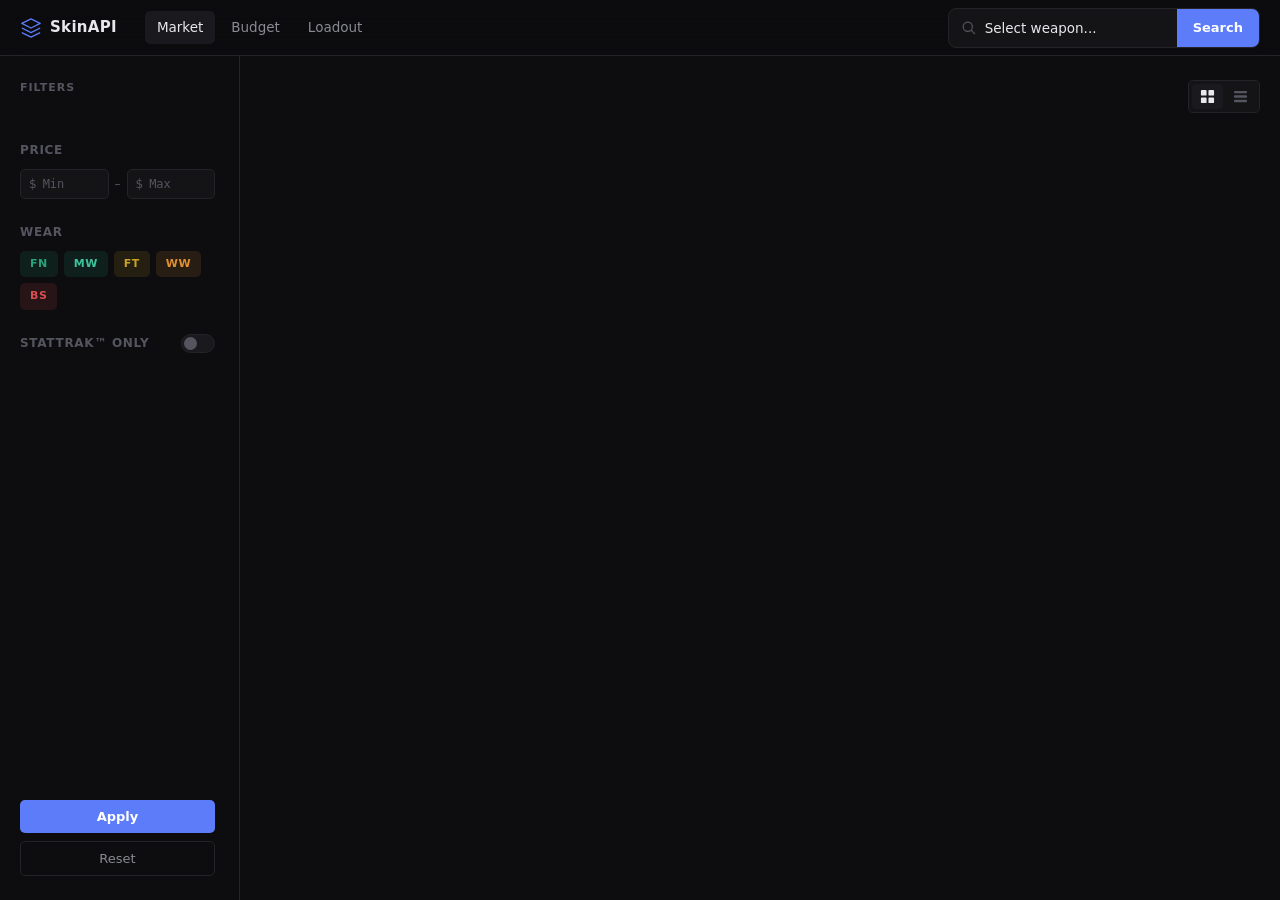
==== commit 7853d816: "Loadout Builder, Backend fixes" ====
--- a/frontend.html
+++ b/frontend.html
@@ -15,7 +15,7 @@
         <div class="topbar-inner">
             <div class="topbar-left">
                 <div class="logo">
-                    <svg class="logo-icon" viewBox="0 0 24 24" fill="none" xmlns="http://www.w3.org/2000/svg">
+                    <svg class="logo-icon" viewBox="0 0 24 24" fill="none">
                         <path d="M12 2L2 7L12 12L22 7L12 2Z" stroke="currentColor" stroke-width="1.5" stroke-linejoin="round"/>
                         <path d="M2 17L12 22L22 17" stroke="currentColor" stroke-width="1.5" stroke-linejoin="round"/>
                         <path d="M2 12L12 17L22 12" stroke="currentColor" stroke-width="1.5" stroke-linejoin="round"/>
@@ -25,6 +25,7 @@
                 <nav class="topnav">
                     <a class="topnav-link active" onclick="showPage('market')">Market</a>
                     <a class="topnav-link" onclick="showPage('budget')">Budget</a>
+                    <a class="topnav-link" onclick="showPage('loadout')">Loadout</a>
                 </nav>
             </div>
             <div class="topbar-right">
@@ -78,15 +79,13 @@
         </div>
     </header>
 
-    <!-- Market Page -->
+    <!-- ─── MARKET PAGE ─────────────────────────────────────── -->
     <div id="page-market" class="page active">
         <div class="layout">
-
             <aside class="sidebar">
                 <div class="sidebar-section">
                     <div class="sidebar-title">Filters</div>
                 </div>
-
                 <div class="sidebar-section">
                     <div class="sidebar-label">Price</div>
                     <div class="price-row">
@@ -101,7 +100,6 @@
                         </div>
                     </div>
                 </div>
-
                 <div class="sidebar-section">
                     <div class="sidebar-label">Wear</div>
                     <div class="wear-group">
@@ -112,7 +110,6 @@
                         <label class="wear-chip bs"><input type="checkbox" value="Battle-Scarred"> <span>BS</span></label>
                     </div>
                 </div>
-
                 <div class="sidebar-section">
                     <label class="toggle-row">
                         <span class="sidebar-label" style="margin-bottom:0;">StatTrak™ Only</span>
@@ -122,13 +119,11 @@
                         </div>
                     </label>
                 </div>
-
                 <div class="sidebar-actions">
                     <button class="btn-apply" onclick="searchSkins()">Apply</button>
                     <button class="btn-reset" onclick="clearFilters()">Reset</button>
                 </div>
             </aside>
-
             <main class="results-panel">
                 <div class="results-header">
                     <span id="resultsCount" class="results-count"></span>
@@ -146,14 +141,13 @@
         </div>
     </div>
 
-    <!-- Budget Page -->
+    <!-- ─── BUDGET PAGE ─────────────────────────────────────── -->
     <div id="page-budget" class="page">
         <div class="budget-wrap">
             <div class="budget-header">
                 <h1>Budget Optimizer</h1>
-                <p>Enter your budget and a weapon — we'll run a knapsack algorithm to find the best combination of skins you can afford.</p>
-            </div>
-
+                <p>Enter your budget and a weapon — we'll show you every skin you can afford, sorted from most to least expensive.</p>
+            </div>
             <div class="budget-form">
                 <div class="budget-field">
                     <label>Budget (USD)</label>
@@ -214,9 +208,68 @@
                     </button>
                 </div>
             </div>
-
             <div id="budgetSummary"></div>
             <div id="budgetResults" class="skin-grid"></div>
+        </div>
+    </div>
+
+    <!-- ─── LOADOUT PAGE ────────────────────────────────────── -->
+    <div id="page-loadout" class="page">
+        <div class="budget-wrap">
+            <div class="budget-header">
+                <h1>Loadout Builder</h1>
+                <p>Pick your side, set a budget for weapons, and optionally allocate separate budgets for a knife and gloves. We'll find the best options for each slot.</p>
+            </div>
+
+            <!-- Side Selector -->
+            <div class="side-selector">
+                <button class="side-btn active" id="sideT" onclick="setSide('T')">
+                    <span class="side-label">T-Side</span>
+                    <span class="side-sub">AK-47 · Tec-9 · Glock-18</span>
+                </button>
+                <button class="side-btn" id="sideCT" onclick="setSide('CT')">
+                    <span class="side-label">CT-Side</span>
+                    <span class="side-sub">M4A4 · M4A1-S · USP-S</span>
+                </button>
+            </div>
+
+            <!-- Budget Inputs -->
+            <div class="budget-form loadout-form">
+                <div class="budget-field">
+                    <label>Weapons Budget</label>
+                    <div class="price-field">
+                        <span class="price-prefix">$</span>
+                        <input type="number" id="loadoutWeapons" placeholder="e.g. 100" oninput="updateLoadoutTotal()" />
+                    </div>
+                    <span class="field-hint">Split between primary & secondary</span>
+                </div>
+                <div class="budget-field">
+                    <label>Knife Budget <span class="optional-tag">Optional</span></label>
+                    <div class="price-field">
+                        <span class="price-prefix">$</span>
+                        <input type="number" id="loadoutKnife" placeholder="e.g. 50" oninput="updateLoadoutTotal()" />
+                    </div>
+                    <span class="field-hint">Leave empty to skip</span>
+                </div>
+                <div class="budget-field">
+                    <label>Gloves Budget <span class="optional-tag">Optional</span></label>
+                    <div class="price-field">
+                        <span class="price-prefix">$</span>
+                        <input type="number" id="loadoutGloves" placeholder="e.g. 30" oninput="updateLoadoutTotal()" />
+                    </div>
+                    <span class="field-hint">Leave empty to skip</span>
+                </div>
+                <div class="budget-field" style="align-self:flex-end;">
+                    <div class="loadout-total" id="loadoutTotal">Total: $0.00</div>
+                    <button class="btn-optimize" onclick="buildLoadout()">
+                        <svg width="14" height="14" viewBox="0 0 24 24" fill="none" stroke="currentColor" stroke-width="2"><path d="M12 22s8-4 8-10V5l-8-3-8 3v7c0 6 8 10 8 10z"/></svg>
+                        Build Loadout
+                    </button>
+                </div>
+            </div>
+
+            <!-- Loadout Results -->
+            <div id="loadoutResults"></div>
         </div>
     </div>
 
--- a/style.css
+++ b/style.css
@@ -0,0 +1,441 @@
+/* ─── Variables ───────────────────────────────────────────── */
+:root {
+    --bg:           #0d0d0f;
+    --surface:      #141416;
+    --surface-2:    #1a1a1e;
+    --border:       #242428;
+    --border-hover: #36363d;
+    --text:         #e8e8ec;
+    --text-2:       #8a8a96;
+    --text-3:       #555560;
+    --accent:       #5c7cfa;
+    --accent-dark:  #3d5bd9;
+    --accent-glow:  rgba(92, 124, 250, 0.15);
+    --green:        #26a37a;
+    --green-dim:    rgba(38, 163, 122, 0.12);
+    --orange:       #e09030;
+    --orange-dim:   rgba(224, 144, 48, 0.12);
+    --red:          #d94f4f;
+    --red-dim:      rgba(217, 79, 79, 0.12);
+    --yellow:       #c9a227;
+    --yellow-dim:   rgba(201, 162, 39, 0.12);
+    --stattrak:     #cf6a32;
+    --t-color:      #e8a020;
+    --t-dim:        rgba(232, 160, 32, 0.12);
+    --ct-color:     #4a9edd;
+    --ct-dim:       rgba(74, 158, 221, 0.12);
+    --radius:       8px;
+    --radius-sm:    5px;
+    --nav-h:        56px;
+    --sidebar-w:    220px;
+    --font:         'DM Sans', system-ui, sans-serif;
+    --mono:         'DM Mono', monospace;
+}
+
+/* ─── Reset ───────────────────────────────────────────────── */
+*, *::before, *::after { margin: 0; padding: 0; box-sizing: border-box; }
+html { height: 100%; }
+body {
+    background: var(--bg);
+    color: var(--text);
+    font-family: var(--font);
+    font-size: 14px;
+    line-height: 1.5;
+    min-height: 100%;
+    -webkit-font-smoothing: antialiased;
+}
+
+/* ─── Topbar ──────────────────────────────────────────────── */
+.topbar {
+    position: sticky;
+    top: 0;
+    z-index: 100;
+    height: var(--nav-h);
+    background: rgba(13, 13, 15, 0.92);
+    backdrop-filter: blur(12px);
+    border-bottom: 1px solid var(--border);
+}
+.topbar-inner {
+    max-width: 1400px;
+    margin: 0 auto;
+    height: 100%;
+    padding: 0 20px;
+    display: flex;
+    align-items: center;
+    justify-content: space-between;
+    gap: 24px;
+}
+.topbar-left { display: flex; align-items: center; gap: 28px; }
+
+.logo { display: flex; align-items: center; gap: 8px; color: var(--text); }
+.logo-icon { width: 22px; height: 22px; color: var(--accent); flex-shrink: 0; }
+.logo-text { font-size: 15px; font-weight: 700; letter-spacing: 0.3px; }
+
+.topnav { display: flex; align-items: center; gap: 4px; }
+.topnav-link {
+    padding: 6px 12px;
+    border-radius: var(--radius-sm);
+    font-size: 13.5px;
+    font-weight: 500;
+    color: var(--text-2);
+    cursor: pointer;
+    transition: color 0.15s, background 0.15s;
+    text-decoration: none;
+    user-select: none;
+}
+.topnav-link:hover { color: var(--text); background: var(--surface-2); }
+.topnav-link.active { color: var(--text); background: var(--surface-2); }
+
+.topbar-right { display: flex; align-items: center; }
+.search-inline {
+    display: flex;
+    align-items: center;
+    background: var(--surface);
+    border: 1px solid var(--border);
+    border-radius: var(--radius);
+    overflow: hidden;
+    transition: border-color 0.2s;
+}
+.search-inline:focus-within { border-color: var(--accent); }
+.search-icon { width: 16px; height: 16px; color: var(--text-3); margin-left: 12px; flex-shrink: 0; pointer-events: none; }
+.weapon-select {
+    background: transparent;
+    border: none;
+    outline: none;
+    color: var(--text);
+    font-family: var(--font);
+    font-size: 13.5px;
+    padding: 8px 10px 8px 8px;
+    width: 200px;
+    cursor: pointer;
+    appearance: none;
+}
+.weapon-select option, .weapon-select optgroup { background: #1a1a20; }
+.btn-search {
+    background: var(--accent);
+    border: none;
+    color: #fff;
+    font-family: var(--font);
+    font-size: 13px;
+    font-weight: 600;
+    padding: 0 16px;
+    height: 38px;
+    cursor: pointer;
+    transition: background 0.15s;
+    white-space: nowrap;
+}
+.btn-search:hover { background: var(--accent-dark); }
+
+/* ─── Pages ───────────────────────────────────────────────── */
+.page { display: none; }
+.page.active { display: block; }
+
+/* ─── Market Layout ───────────────────────────────────────── */
+.layout {
+    display: flex;
+    max-width: 1400px;
+    margin: 0 auto;
+    padding: 0 20px;
+    min-height: calc(100vh - var(--nav-h));
+}
+
+/* ─── Sidebar ─────────────────────────────────────────────── */
+.sidebar {
+    width: var(--sidebar-w);
+    flex-shrink: 0;
+    padding: 24px 24px 24px 0;
+    border-right: 1px solid var(--border);
+    display: flex;
+    flex-direction: column;
+}
+.sidebar-title { font-size: 11px; font-weight: 600; text-transform: uppercase; letter-spacing: 1px; color: var(--text-3); margin-bottom: 20px; }
+.sidebar-section { margin-bottom: 24px; }
+.sidebar-label { font-size: 12px; font-weight: 600; text-transform: uppercase; letter-spacing: 0.7px; color: var(--text-3); margin-bottom: 10px; display: block; }
+
+.price-row { display: flex; align-items: center; gap: 6px; }
+.price-field {
+    display: flex;
+    align-items: center;
+    background: var(--surface);
+    border: 1px solid var(--border);
+    border-radius: var(--radius-sm);
+    overflow: hidden;
+    flex: 1;
+    transition: border-color 0.15s;
+}
+.price-field:focus-within { border-color: var(--accent); }
+.price-prefix { font-size: 12px; color: var(--text-3); padding: 0 6px 0 8px; user-select: none; }
+.price-field input {
+    background: transparent;
+    border: none;
+    outline: none;
+    color: var(--text);
+    font-family: var(--mono);
+    font-size: 12px;
+    padding: 7px 8px 7px 0;
+    width: 100%;
+    min-width: 0;
+}
+.price-field input::placeholder { color: var(--text-3); }
+.price-sep { color: var(--text-3); font-size: 12px; flex-shrink: 0; }
+
+.wear-group { display: flex; flex-wrap: wrap; gap: 6px; }
+.wear-chip { display: flex; align-items: center; cursor: pointer; }
+.wear-chip input { display: none; }
+.wear-chip span {
+    padding: 4px 9px;
+    border-radius: var(--radius-sm);
+    font-size: 11px;
+    font-weight: 700;
+    letter-spacing: 0.5px;
+    border: 1px solid transparent;
+    transition: all 0.15s;
+}
+.wear-chip.fn span  { background: var(--green-dim);  color: var(--green);  }
+.wear-chip.mw span  { background: var(--green-dim);  color: #3ec49a;       }
+.wear-chip.ft span  { background: var(--yellow-dim); color: var(--yellow); }
+.wear-chip.ww span  { background: var(--orange-dim); color: var(--orange); }
+.wear-chip.bs span  { background: var(--red-dim);    color: var(--red);    }
+.wear-chip input:checked + span { border-color: currentColor; filter: brightness(1.2); }
+.wear-chip:hover span { filter: brightness(1.15); }
+
+.toggle-row { display: flex; align-items: center; justify-content: space-between; cursor: pointer; }
+.toggle-wrap { position: relative; width: 34px; height: 19px; }
+.toggle-input { position: absolute; opacity: 0; width: 0; height: 0; }
+.toggle-track {
+    width: 34px; height: 19px;
+    background: var(--surface-2);
+    border: 1px solid var(--border);
+    border-radius: 999px;
+    transition: background 0.2s, border-color 0.2s;
+    position: relative;
+}
+.toggle-track::after {
+    content: '';
+    position: absolute;
+    top: 2px; left: 2px;
+    width: 13px; height: 13px;
+    border-radius: 50%;
+    background: var(--text-3);
+    transition: transform 0.2s, background 0.2s;
+}
+.toggle-input:checked ~ .toggle-track { background: var(--accent-glow); border-color: var(--accent); }
+.toggle-input:checked ~ .toggle-track::after { transform: translateX(15px); background: var(--accent); }
+
+.sidebar-actions { display: flex; flex-direction: column; gap: 8px; margin-top: auto; }
+.btn-apply {
+    background: var(--accent); color: #fff; border: none;
+    border-radius: var(--radius-sm); padding: 9px 0;
+    font-family: var(--font); font-size: 13px; font-weight: 600;
+    cursor: pointer; transition: background 0.15s; width: 100%;
+}
+.btn-apply:hover { background: var(--accent-dark); }
+.btn-reset {
+    background: transparent; color: var(--text-2);
+    border: 1px solid var(--border); border-radius: var(--radius-sm);
+    padding: 9px 0; font-family: var(--font); font-size: 13px; font-weight: 500;
+    cursor: pointer; transition: border-color 0.15s, color 0.15s; width: 100%;
+}
+.btn-reset:hover { border-color: var(--border-hover); color: var(--text); }
+
+/* ─── Results Panel ───────────────────────────────────────── */
+.results-panel { flex: 1; padding: 24px 0 40px 24px; min-width: 0; }
+.results-header { display: flex; align-items: center; justify-content: space-between; margin-bottom: 16px; }
+.results-count { font-size: 12.5px; color: var(--text-3); font-weight: 500; }
+.view-toggle {
+    display: flex; gap: 2px;
+    background: var(--surface); border: 1px solid var(--border);
+    border-radius: var(--radius-sm); padding: 3px;
+}
+.view-btn {
+    background: transparent; border: none; color: var(--text-3);
+    padding: 5px 8px; border-radius: 4px; cursor: pointer;
+    display: flex; align-items: center; justify-content: center;
+    transition: color 0.15s, background 0.15s;
+}
+.view-btn:hover { color: var(--text-2); }
+.view-btn.active { background: var(--surface-2); color: var(--text); }
+
+/* ─── Skin Grid ───────────────────────────────────────────── */
+.skin-grid {
+    display: grid;
+    grid-template-columns: repeat(auto-fill, minmax(190px, 1fr));
+    gap: 12px;
+}
+.skin-grid.list-mode { display: flex; flex-direction: column; gap: 6px; }
+
+/* ─── Skin Card ───────────────────────────────────────────── */
+.skin-card {
+    background: var(--surface);
+    border: 1px solid var(--border);
+    border-radius: var(--radius);
+    overflow: hidden;
+    transition: border-color 0.2s, transform 0.15s, box-shadow 0.2s;
+    display: flex;
+    flex-direction: column;
+}
+.skin-card:hover { border-color: var(--accent); transform: translateY(-1px); box-shadow: 0 4px 24px rgba(92, 124, 250, 0.08); }
+.skin-link { text-decoration: none; color: inherit; display: flex; flex-direction: column; height: 100%; }
+.skin-img-wrap {
+    background: linear-gradient(145deg, #111115, #191920);
+    aspect-ratio: 16/9;
+    display: flex; align-items: center; justify-content: center;
+    padding: 12px; position: relative;
+}
+.skin-img-wrap img { max-height: 90px; max-width: 100%; object-fit: contain; filter: drop-shadow(0 4px 12px rgba(0,0,0,0.4)); transition: transform 0.2s; }
+.skin-card:hover .skin-img-wrap img { transform: scale(1.04); }
+.skin-img-placeholder { font-size: 28px; color: var(--text-3); }
+.st-badge {
+    position: absolute; top: 8px; left: 8px;
+    background: rgba(207, 106, 50, 0.15); border: 1px solid rgba(207, 106, 50, 0.35);
+    color: var(--stattrak); font-family: var(--mono); font-size: 9px; font-weight: 500;
+    letter-spacing: 0.5px; padding: 2px 6px; border-radius: 3px;
+}
+.skin-body { padding: 10px 12px 12px; display: flex; flex-direction: column; gap: 6px; flex: 1; }
+.skin-wear-row { display: flex; align-items: center; justify-content: space-between; }
+.skin-wear-badge { font-size: 10px; font-weight: 700; letter-spacing: 0.5px; padding: 2px 6px; border-radius: 3px; }
+.wear-fn  { background: var(--green-dim);  color: var(--green);  }
+.wear-mw  { background: var(--green-dim);  color: #3ec49a;       }
+.wear-ft  { background: var(--yellow-dim); color: var(--yellow); }
+.wear-ww  { background: var(--orange-dim); color: var(--orange); }
+.wear-bs  { background: var(--red-dim);    color: var(--red);    }
+.wear-    { display: none; }
+.skin-listings-badge { font-size: 10px; color: var(--text-3); }
+.skin-name { font-size: 13px; font-weight: 600; color: var(--text); line-height: 1.35; display: -webkit-box; -webkit-line-clamp: 2; -webkit-box-orient: vertical; overflow: hidden; }
+.skin-price-row { display: flex; align-items: center; justify-content: space-between; margin-top: auto; padding-top: 4px; }
+.skin-price { font-family: var(--mono); font-size: 15px; font-weight: 500; color: var(--text); }
+.btn-buy {
+    background: var(--accent-glow); border: 1px solid rgba(92, 124, 250, 0.3);
+    color: var(--accent); font-family: var(--font); font-size: 11px; font-weight: 600;
+    padding: 4px 10px; border-radius: var(--radius-sm); cursor: pointer;
+    transition: background 0.15s, border-color 0.15s; text-decoration: none;
+    display: inline-block; letter-spacing: 0.2px;
+}
+.btn-buy:hover { background: var(--accent); border-color: var(--accent); color: #fff; }
+
+/* List mode */
+.skin-grid.list-mode .skin-card { flex-direction: row; align-items: center; border-radius: var(--radius-sm); }
+.skin-grid.list-mode .skin-link { flex-direction: row; align-items: center; width: 100%; }
+.skin-grid.list-mode .skin-img-wrap { width: 100px; aspect-ratio: auto; height: 64px; flex-shrink: 0; border-radius: 0; padding: 8px; }
+.skin-grid.list-mode .skin-img-wrap img { max-height: 48px; }
+.skin-grid.list-mode .skin-body { flex-direction: row; align-items: center; flex: 1; padding: 0 14px; gap: 12px; }
+.skin-grid.list-mode .skin-name { flex: 1; -webkit-line-clamp: 1; }
+.skin-grid.list-mode .skin-wear-row { flex-direction: column; align-items: flex-start; gap: 2px; }
+.skin-grid.list-mode .skin-listings-badge { display: none; }
+.skin-grid.list-mode .skin-price-row { margin: 0; padding: 0; gap: 12px; flex-shrink: 0; }
+
+/* ─── Status Messages ─────────────────────────────────────── */
+.msg-loading, .msg-error { grid-column: 1 / -1; padding: 48px 0; text-align: center; font-size: 13px; }
+.msg-loading { color: var(--text-3); display: flex; align-items: center; justify-content: center; gap: 10px; }
+.msg-loading::before {
+    content: ''; width: 16px; height: 16px;
+    border: 2px solid var(--border); border-top-color: var(--accent);
+    border-radius: 50%; animation: spin 0.7s linear infinite; flex-shrink: 0;
+}
+@keyframes spin { to { transform: rotate(360deg); } }
+.msg-error { color: var(--red); }
+
+/* ─── Budget / Loadout Shared Layout ──────────────────────── */
+.budget-wrap { max-width: 1000px; margin: 0 auto; padding: 48px 24px 64px; }
+.budget-header { margin-bottom: 32px; }
+.budget-header h1 { font-size: 24px; font-weight: 700; margin-bottom: 8px; }
+.budget-header p { font-size: 14px; color: var(--text-2); max-width: 560px; line-height: 1.6; }
+.budget-form {
+    display: flex; align-items: flex-end; gap: 12px;
+    background: var(--surface); border: 1px solid var(--border);
+    border-radius: var(--radius); padding: 20px; margin-bottom: 32px;
+}
+.budget-field { display: flex; flex-direction: column; gap: 6px; }
+.budget-field.budget-weapon { flex: 2; }
+.budget-field label { font-size: 11px; font-weight: 600; text-transform: uppercase; letter-spacing: 0.7px; color: var(--text-3); }
+.budget-field .price-field { min-width: 130px; }
+.budget-field select {
+    background: var(--surface-2); border: 1px solid var(--border);
+    border-radius: var(--radius-sm); outline: none; color: var(--text);
+    font-family: var(--font); font-size: 13.5px; padding: 8px 12px;
+    cursor: pointer; width: 100%; appearance: none;
+    background-image: url("data:image/svg+xml,%3Csvg xmlns='http://www.w3.org/2000/svg' width='10' height='10' fill='%23555560' viewBox='0 0 16 16'%3E%3Cpath d='M7.247 11.14L2.451 5.658C1.885 5.013 2.345 4 3.204 4h9.592a1 1 0 0 1 .753 1.659l-4.796 5.48a1 1 0 0 1-1.506 0z'/%3E%3C/svg%3E");
+    background-repeat: no-repeat; background-position: right 10px center; padding-right: 28px;
+    transition: border-color 0.15s;
+}
+.budget-field select:focus { border-color: var(--accent); }
+.budget-field select option { background: #1a1a20; }
+.btn-optimize {
+    background: var(--accent); color: #fff; border: none;
+    border-radius: var(--radius-sm); padding: 10px 20px;
+    font-family: var(--font); font-size: 13px; font-weight: 600;
+    cursor: pointer; display: flex; align-items: center; gap: 6px;
+    transition: background 0.15s; white-space: nowrap; height: 38px;
+}
+.btn-optimize:hover { background: var(--accent-dark); }
+
+/* Budget Summary */
+.budget-summary { display: grid; grid-template-columns: repeat(4, 1fr); gap: 12px; margin-bottom: 28px; }
+.summary-card { background: var(--surface); border: 1px solid var(--border); border-radius: var(--radius); padding: 16px 20px; }
+.summary-label { font-size: 11px; font-weight: 600; text-transform: uppercase; letter-spacing: 0.7px; color: var(--text-3); margin-bottom: 6px; }
+.summary-value { font-family: var(--mono); font-size: 20px; font-weight: 500; color: var(--text); }
+.summary-value.positive { color: var(--green); }
+
+/* ─── Loadout Specific ────────────────────────────────────── */
+
+/* Side Selector */
+.side-selector { display: flex; gap: 12px; margin-bottom: 28px; }
+.side-btn {
+    flex: 1; background: var(--surface); border: 1px solid var(--border);
+    border-radius: var(--radius); padding: 16px 20px;
+    cursor: pointer; transition: border-color 0.2s, background 0.2s;
+    display: flex; flex-direction: column; gap: 4px; text-align: left;
+}
+.side-btn:hover { border-color: var(--border-hover); }
+.side-btn.active.t-active { border-color: var(--t-color); background: var(--t-dim); }
+.side-btn.active.ct-active { border-color: var(--ct-color); background: var(--ct-dim); }
+.side-btn.active { border-color: var(--accent); background: var(--accent-glow); }
+.side-label { font-size: 15px; font-weight: 700; color: var(--text); }
+.side-sub { font-size: 12px; color: var(--text-3); }
+#sideT.active .side-label { color: var(--t-color); }
+#sideCT.active .side-label { color: var(--ct-color); }
+
+/* Loadout form extras */
+.loadout-form { flex-wrap: wrap; }
+.loadout-form .budget-field { flex: 1; min-width: 160px; }
+.field-hint { font-size: 11px; color: var(--text-3); margin-top: 2px; }
+.optional-tag {
+    display: inline-block; background: var(--surface-2); color: var(--text-3);
+    font-size: 9px; font-weight: 600; text-transform: uppercase; letter-spacing: 0.5px;
+    padding: 1px 5px; border-radius: 3px; vertical-align: middle; margin-left: 4px;
+}
+.loadout-total {
+    font-family: var(--mono); font-size: 13px; color: var(--text-2);
+    margin-bottom: 8px; text-align: center;
+}
+
+/* Loadout Slot Sections */
+.loadout-slots { display: flex; flex-direction: column; gap: 32px; }
+
+.slot-section { }
+.slot-header {
+    display: flex; align-items: center; gap: 10px;
+    margin-bottom: 14px; padding-bottom: 10px;
+    border-bottom: 1px solid var(--border);
+}
+.slot-icon {
+    width: 28px; height: 28px; border-radius: var(--radius-sm);
+    display: flex; align-items: center; justify-content: center;
+    font-size: 14px; flex-shrink: 0;
+}
+.slot-icon.primary   { background: var(--accent-glow); color: var(--accent); }
+.slot-icon.secondary { background: var(--green-dim);   color: var(--green); }
+.slot-icon.knife     { background: var(--red-dim);      color: var(--red); }
+.slot-icon.gloves    { background: var(--orange-dim);   color: var(--orange); }
+
+.slot-title { font-size: 14px; font-weight: 700; color: var(--text); }
+.slot-budget-tag {
+    font-family: var(--mono); font-size: 11px; color: var(--text-3);
+    background: var(--surface-2); border: 1px solid var(--border);
+    padding: 2px 8px; border-radius: 99px; margin-left: auto;
+}
+.slot-options {
+    display: grid;
+    grid-template-columns: repeat(auto-fill, minmax(180px, 1fr));
+    gap: 10px;
+}
